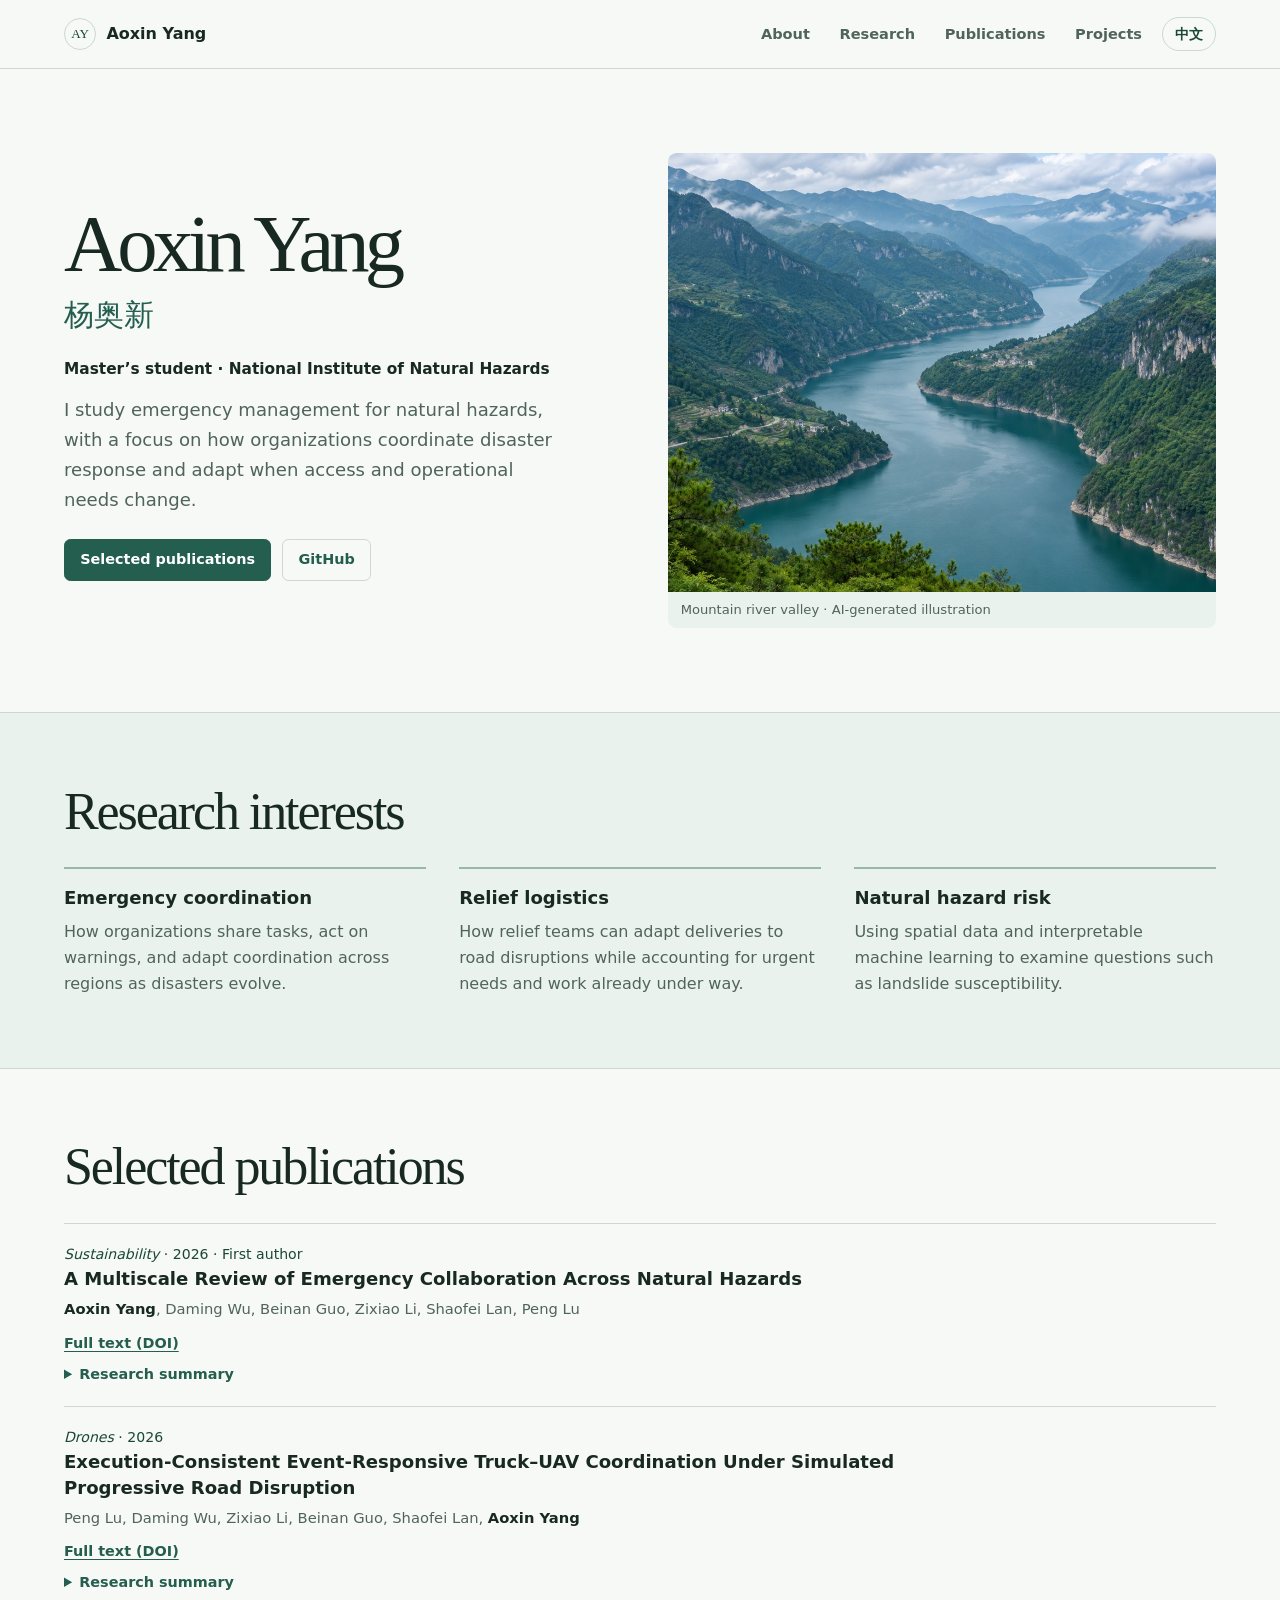
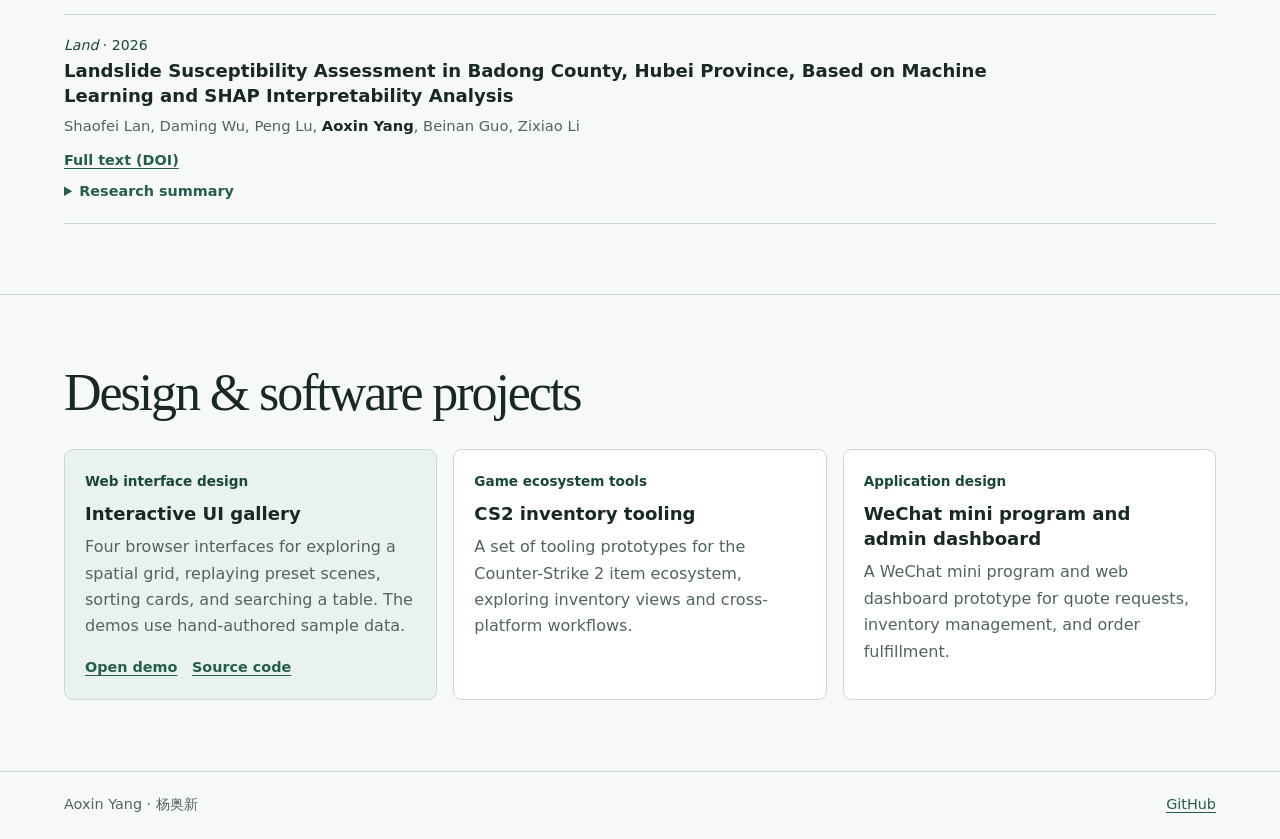
==== index.html @ b052b2bd "Add bilingual academic homepage" ====
<!doctype html>
<html lang="en">
<head>
  <meta charset="utf-8">
  <meta name="viewport" content="width=device-width, initial-scale=1">
  <meta name="theme-color" content="#f7f9f7">
  <meta name="description" content="Aoxin Yang (杨奥新). Research on emergency management and natural hazards, selected publications, and software projects.">
  <title>Aoxin Yang · 杨奥新</title>
  <style>
    :root {
      color-scheme: light;
      --paper: #f7f9f7;
      --ink: #182923;
      --muted: #50645c;
      --green: #235e4e;
      --green-dark: #194738;
      --line: #ccd8d0;
      --wash: #eaf2ed;
      --serif: Georgia, 'Songti SC', 'Noto Serif CJK SC', serif;
      --sans: system-ui, -apple-system, 'PingFang SC', 'Microsoft YaHei', sans-serif;
    }
    *, *::before, *::after { box-sizing: border-box; }
    body { margin: 0; background: var(--paper); color: var(--ink); font: 1rem/1.65 var(--sans); }
    a { color: var(--green); text-underline-offset: .23em; }
    a:hover { color: var(--green-dark); }
    :focus-visible { outline: solid 2px var(--green); outline-offset: 4px; }
    h1, h2, h3, p, figure { margin: 0; }
    h1, h2 { font-family: var(--serif); font-weight: 400; line-height: 1.08; }
    h2 { font-size: clamp(2.1rem, 4.3vw, 3.25rem); letter-spacing: -.04em; }
    h3 { font-size: 1.13rem; line-height: 1.4; font-weight: 650; }
    section[id] { scroll-margin-top: 5.5rem; }
    .wrap { width: min(calc(100% - 3rem), 72rem); margin-inline: auto; }
    .jump { position: absolute; z-index: 10; top: .5rem; left: .5rem; padding: .55rem .8rem; background: white; transform: translateY(-170%); }
    .jump:focus { transform: none; }
    .top { position: sticky; top: 0; z-index: 3; background: var(--paper); border-bottom: 1px solid var(--line); }
    .bar { display: flex; min-height: 4.25rem; align-items: center; justify-content: space-between; gap: 1.25rem; }
    .mark { display: flex; align-items: center; gap: .65rem; color: var(--ink); text-decoration: none; font-weight: 650; white-space: nowrap; }
    .mark span { display: grid; place-items: center; width: 2rem; height: 2rem; border: 1px solid var(--line); border-radius: 50%; color: var(--green-dark); font: .82rem var(--serif); }
    nav { display: flex; align-items: center; gap: clamp(.8rem, 2.6vw, 1.85rem); margin-left: auto; }
    nav a { text-decoration: none; color: var(--muted); font-size: .91rem; font-weight: 600; }
    nav a:hover { text-decoration: underline; }
    .language { background: transparent; border: 1px solid var(--line); border-radius: 999px; color: var(--green-dark); font: 600 .88rem var(--sans); padding: .4rem .75rem; cursor: pointer; white-space: nowrap; }
    .language:hover { background: var(--wash); }
    .hero { display: grid; grid-template-columns: 1fr 1.04fr; align-items: center; gap: clamp(2rem, 6vw, 5.5rem); padding-block: clamp(3rem, 6.6vw, 5.75rem); }
    .hero h1 { font-size: clamp(3.05rem, 6.3vw, 6rem); letter-spacing: -.061em; }
    .other-name { margin-top: .4rem; font: 400 clamp(1.25rem, 2.5vw, 1.9rem) / 1.4 var(--serif); color: var(--green); }
    .affiliation { margin-top: 1.3rem; color: var(--ink); font-size: .96rem; font-weight: 650; }
    .intro { margin-top: .8rem; max-width: 43ch; color: var(--muted); font-size: clamp(1rem, 1.6vw, 1.13rem); }
    .actions { display: flex; align-items: center; flex-wrap: wrap; gap: .7rem; margin-top: 1.5rem; }
    .button { display: inline-flex; align-items: center; min-height: 2.65rem; padding: .53rem .95rem; border: 1px solid var(--green); border-radius: .4rem; color: #fff; background: var(--green); font-size: .9rem; font-weight: 650; text-decoration: none; }
    .button:hover { background: var(--green-dark); color: #fff; }
    .button.light { background: transparent; color: var(--green); border-color: var(--line); }
    .button.light:hover { background: var(--wash); border-color: var(--green); }
    .terrain { overflow: hidden; border-radius: .55rem; background: var(--wash); }
    .terrain img { display: block; aspect-ratio: 5 / 4; width: 100%; height: auto; object-fit: cover; object-position: 55% 48%; }
    .terrain figcaption { padding: .45rem .8rem; color: var(--muted); font-size: .82rem; }
    .band { border-block: 1px solid var(--line); background: var(--wash); }
    .section { padding-block: clamp(2.75rem, 5.5vw, 4.6rem); }
    .section h2 { margin-bottom: 1.7rem; }
    .topics { display: grid; grid-template-columns: repeat(3, minmax(0, 1fr)); gap: 1.4rem 2.1rem; }
    .topics article { border-top: 2px solid #99b8a9; padding-top: 1rem; }
    .topics p, .project p, .paper details p { color: var(--muted); margin-top: .5rem; }
    .paper { padding: 1.2rem 0; border-bottom: 1px solid var(--line); }
    .paper:first-of-type { border-top: 1px solid var(--line); }
    .paper h3 { margin-bottom: .36rem; max-width: 74ch; }
    .paper-meta { color: var(--green-dark); font-size: .88rem; }
    .authors { color: var(--muted); font-size: .92rem; margin-block: .15rem .65rem; }
    .authors strong { color: var(--ink); }
    .paper-actions { display: flex; gap: 1rem; align-items: baseline; font-size: .9rem; }
    .paper-actions a { font-weight: 650; }
    details { margin-top: .45rem; max-width: 82ch; color: var(--green); }
    summary { cursor: pointer; width: fit-content; font-size: .9rem; font-weight: 650; }
    details p { font-size: .95rem; }
    .projects { border-top: 1px solid var(--line); }
    .project-grid { display: grid; grid-template-columns: repeat(3, minmax(0, 1fr)); gap: 1rem; }
    .project { display: flex; flex-direction: column; padding: 1.25rem; background: #fff; border: 1px solid var(--line); border-radius: .55rem; }
    .project.featured { background: var(--wash); }
    .project-type { margin-bottom: .55rem; color: var(--green-dark); font-size: .85rem; font-weight: 650; }
    .project .actions { margin-top: auto; padding-top: 1rem; gap: .55rem .9rem; font-size: .9rem; font-weight: 650; }
    footer { border-top: 1px solid var(--line); }
    .foot { display: flex; justify-content: space-between; gap: 1rem; padding-block: 1.35rem; font-size: .9rem; color: var(--muted); }
    :lang(zh-CN) h1, :lang(zh-CN) h2 { letter-spacing: -.025em; }
    @media (max-width: 780px) {
      .hero { gap: 2.3rem; }
      .topics, .project-grid { grid-template-columns: repeat(2, minmax(0, 1fr)); }
    }
    @media (max-width: 600px) {
      .wrap { width: calc(100% - 2rem); }
      .bar { gap: .55rem; flex-wrap: wrap; padding-top: .6rem; }
      nav { order: 1; width: 100%; margin: 0; gap: .65rem 1.15rem; padding: .2rem 0 .58rem; flex-wrap: wrap; }
      section[id] { scroll-margin-top: 6.5rem; }
      .hero { grid-template-columns: 1fr; }
      .terrain img { aspect-ratio: 16 / 10; }
      .topics, .project-grid { grid-template-columns: 1fr; }
    }
  </style>
</head>
<body>
  <a class="jump" href="#main" data-zh="跳到正文">Skip to content</a>
  <header class="top" id="top">
    <div class="bar wrap">
      <a class="mark" href="#about"><span aria-hidden="true">AY</span> Aoxin Yang</a>
      <nav aria-label="Primary navigation">
        <a href="#about" data-zh="简介">About</a>
        <a href="#research" data-zh="研究">Research</a>
        <a href="#publications" data-zh="论文">Publications</a>
        <a href="#projects" data-zh="作品">Projects</a>
      </nav>
      <button class="language" type="button" lang="zh-CN" hidden>中文</button>
    </div>
  </header>
  <main id="main">
    <section class="hero wrap" id="about" aria-labelledby="name">
      <div>
        <h1 id="name" data-zh="杨奥新">Aoxin Yang</h1>
        <p class="other-name" lang="zh-CN" data-zh="Aoxin Yang">杨奥新</p>
        <p class="affiliation" data-zh="硕士研究生 · 应急管理部国家自然灾害防治研究院">Master’s student · National Institute of Natural Hazards</p>
        <p class="intro" data-zh="我研究自然灾害应急管理，关注不同地区、组织如何分担救灾任务，以及道路中断等变化如何影响救灾行动。">I study emergency management for natural hazards, with a focus on how organizations coordinate disaster response and adapt when access and operational needs change.</p>
        <div class="actions">
          <a class="button" href="#publications" data-zh="代表性论文">Selected publications</a>
          <a class="button light" href="https://github.com/YangAoxin">GitHub</a>
        </div>
      </div>
      <figure class="terrain">
        <img src="terrain.jpg" alt="" width="1200" height="800">
        <figcaption data-zh="山地河谷 · AI 生成的配图">Mountain river valley · AI-generated illustration</figcaption>
      </figure>
    </section>

    <div class="band">
      <section class="section wrap" id="research" aria-labelledby="research-title">
        <h2 id="research-title" data-zh="研究方向">Research interests</h2>
        <div class="topics">
          <article>
            <h3 data-zh="灾害应急协同">Emergency coordination</h3>
            <p data-zh="不同地区和组织如何分担任务、把预警转化为行动，并在灾情变化时调整协作。">How organizations share tasks, act on warnings, and adapt coordination across regions as disasters evolve.</p>
          </article>
          <article>
            <h3 data-zh="救灾物资与配送">Relief logistics</h3>
            <p data-zh="道路受阻时，如何根据任务紧迫性调整配送，并延续已经开始的救援行动。">How relief teams can adapt deliveries to road disruptions while accounting for urgent needs and work already under way.</p>
          </article>
          <article>
            <h3 data-zh="自然灾害风险">Natural hazard risk</h3>
            <p data-zh="运用空间数据和可解释机器学习分析滑坡易发性等自然灾害问题。">Using spatial data and interpretable machine learning to examine questions such as landslide susceptibility.</p>
          </article>
        </div>
      </section>
    </div>

    <section class="section wrap" id="publications" aria-labelledby="publications-title">
      <h2 id="publications-title" data-zh="代表性论文">Selected publications</h2>
      <article class="paper">
        <p class="paper-meta"><i>Sustainability</i> · 2026 · <span data-zh="第一作者">First author</span></p>
        <h3>A Multiscale Review of Emergency Collaboration Across Natural Hazards</h3>
        <p class="authors"><strong>Aoxin Yang</strong>, Daming Wu, Beinan Guo, Zixiao Li, Shaofei Lan, Peng Lu</p>
        <div class="paper-actions"><a href="https://doi.org/10.3390/su18199988" data-zh="期刊全文（DOI）">Full text (DOI)</a></div>
        <details>
          <summary data-zh="论文简介">Research summary</summary>
          <p data-zh="这篇综述从空间、组织、时间和任务四个维度比较不同灾害中的应急协同，讨论预警如何转化为行动，以及响应任务在什么情况下需要重新分配。">This review compares emergency collaboration across spatial, organizational, temporal, and task scales. It examines how responders turn warnings into action and when they need to redistribute work as conditions change.</p>
        </details>
      </article>
      <article class="paper">
        <p class="paper-meta"><i>Drones</i> · 2026</p>
        <h3>Execution-Consistent Event-Responsive Truck–UAV Coordination Under Simulated Progressive Road Disruption</h3>
        <p class="authors">Peng Lu, Daming Wu, Zixiao Li, Beinan Guo, Shaofei Lan, <strong>Aoxin Yang</strong></p>
        <div class="paper-actions"><a href="https://doi.org/10.3390/drones10100778" data-zh="期刊全文（DOI）">Full text (DOI)</a></div>
        <details>
          <summary data-zh="论文简介">Research summary</summary>
          <p data-zh="这项仿真研究考察了道路中断陆续被发现时，如何调整卡车与无人机的协同配送计划，并保障已开始的配送任务继续执行。">This simulation study examines how truck and drone teams can revise relief delivery plans as road blockages become known while preserving service commitments already in progress.</p>
        </details>
      </article>
      <article class="paper">
        <p class="paper-meta"><i>Land</i> · 2026</p>
        <h3>Landslide Susceptibility Assessment in Badong County, Hubei Province, Based on Machine Learning and SHAP Interpretability Analysis</h3>
        <p class="authors">Shaofei Lan, Daming Wu, Peng Lu, <strong>Aoxin Yang</strong>, Beinan Guo, Zixiao Li</p>
        <div class="paper-actions"><a href="https://doi.org/10.3390/land15101972" data-zh="期刊全文（DOI）">Full text (DOI)</a></div>
        <details>
          <summary data-zh="论文简介">Research summary</summary>
          <p data-zh="研究以湖北省巴东县为例，使用机器学习评估滑坡易发性，并用 SHAP 分析不同因素如何影响模型判断。">The study uses machine learning to assess landslide susceptibility in Badong County, Hubei, and SHAP to interpret how different factors contribute to model predictions.</p>
        </details>
      </article>
    </section>

    <div class="projects">
      <section class="section wrap" id="projects" aria-labelledby="projects-title">
        <h2 id="projects-title" data-zh="设计与开发作品">Design &amp; software projects</h2>
        <div class="project-grid">
          <article class="project featured">
            <div class="project-type" data-zh="网页界面设计">Web interface design</div>
            <h3 data-zh="网页交互示例集">Interactive UI gallery</h3>
            <p data-zh="四个可直接操作的网页界面：空间棋盘、预设场景回放、卡片排序与表格搜索。演示采用手工编写的示例数据。">Four browser interfaces for exploring a spatial grid, replaying preset scenes, sorting cards, and searching a table. The demos use hand-authored sample data.</p>
            <div class="actions">
              <a href="https://yangaoxin.github.io/research-models-and-demos/" data-zh="打开演示">Open demo</a>
              <a href="https://github.com/YangAoxin/research-models-and-demos" data-zh="查看源码">Source code</a>
            </div>
          </article>
          <article class="project">
            <div class="project-type" data-zh="游戏生态工具">Game ecosystem tools</div>
            <h3 data-zh="CS2 饰品管理工具">CS2 inventory tooling</h3>
            <p data-zh="围绕 Counter-Strike 2 饰品管理做的一组工具原型，探索库存视图和不同平台之间的操作流程。">A set of tooling prototypes for the Counter-Strike 2 item ecosystem, exploring inventory views and cross-platform workflows.</p>
          </article>
          <article class="project">
            <div class="project-type" data-zh="应用界面设计">Application design</div>
            <h3 data-zh="微信小程序与管理后台">WeChat mini program and admin dashboard</h3>
            <p data-zh="结合微信小程序与 Web 管理后台，探索询价、库存管理和订单履约流程。">A WeChat mini program and web dashboard prototype for quote requests, inventory management, and order fulfillment.</p>
          </article>
        </div>
      </section>
    </div>
  </main>
  <footer>
    <div class="foot wrap">
      <span>Aoxin Yang · <span lang="zh-CN">杨奥新</span></span>
      <a href="https://github.com/YangAoxin">GitHub</a>
    </div>
  </footer>
  <script>
    const switcher = document.querySelector('.language');
    const translations = [...document.querySelectorAll('[data-zh]')].map(element => ({
      element,
      en: element.textContent,
      zh: element.dataset.zh,
    }));
    let useChinese = false;
    switcher.hidden = false;
    switcher.addEventListener('click', () => {
      useChinese = !useChinese;
      document.documentElement.lang = useChinese ? 'zh-CN' : 'en';
      document.querySelector('nav').setAttribute('aria-label', useChinese ? '站点导航' : 'Primary navigation');
      document.querySelector('.other-name').lang = useChinese ? 'en' : 'zh-CN';
      for (const { element, en, zh } of translations) {
        element.textContent = useChinese ? zh : en;
      }
      switcher.textContent = useChinese ? 'English' : '中文';
      switcher.lang = useChinese ? 'en' : 'zh-CN';
    });
  </script>
</body>
</html>
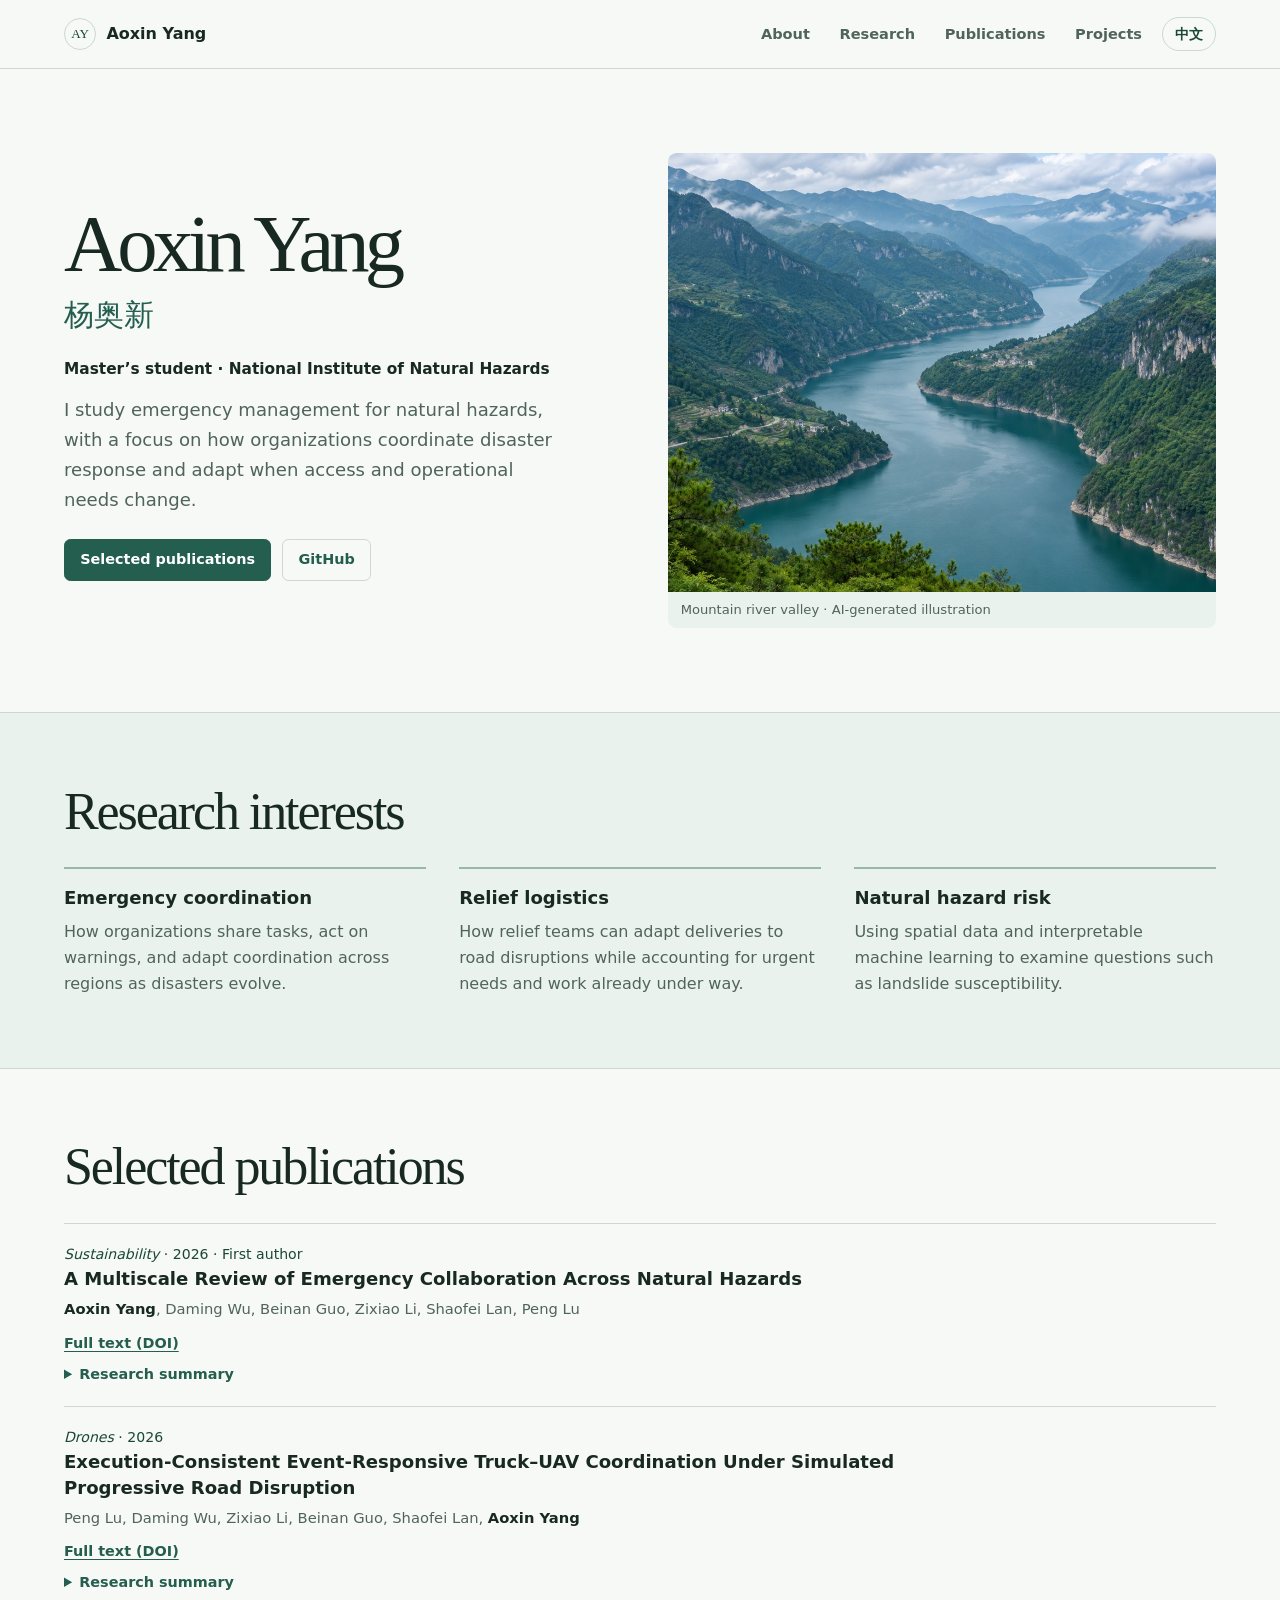
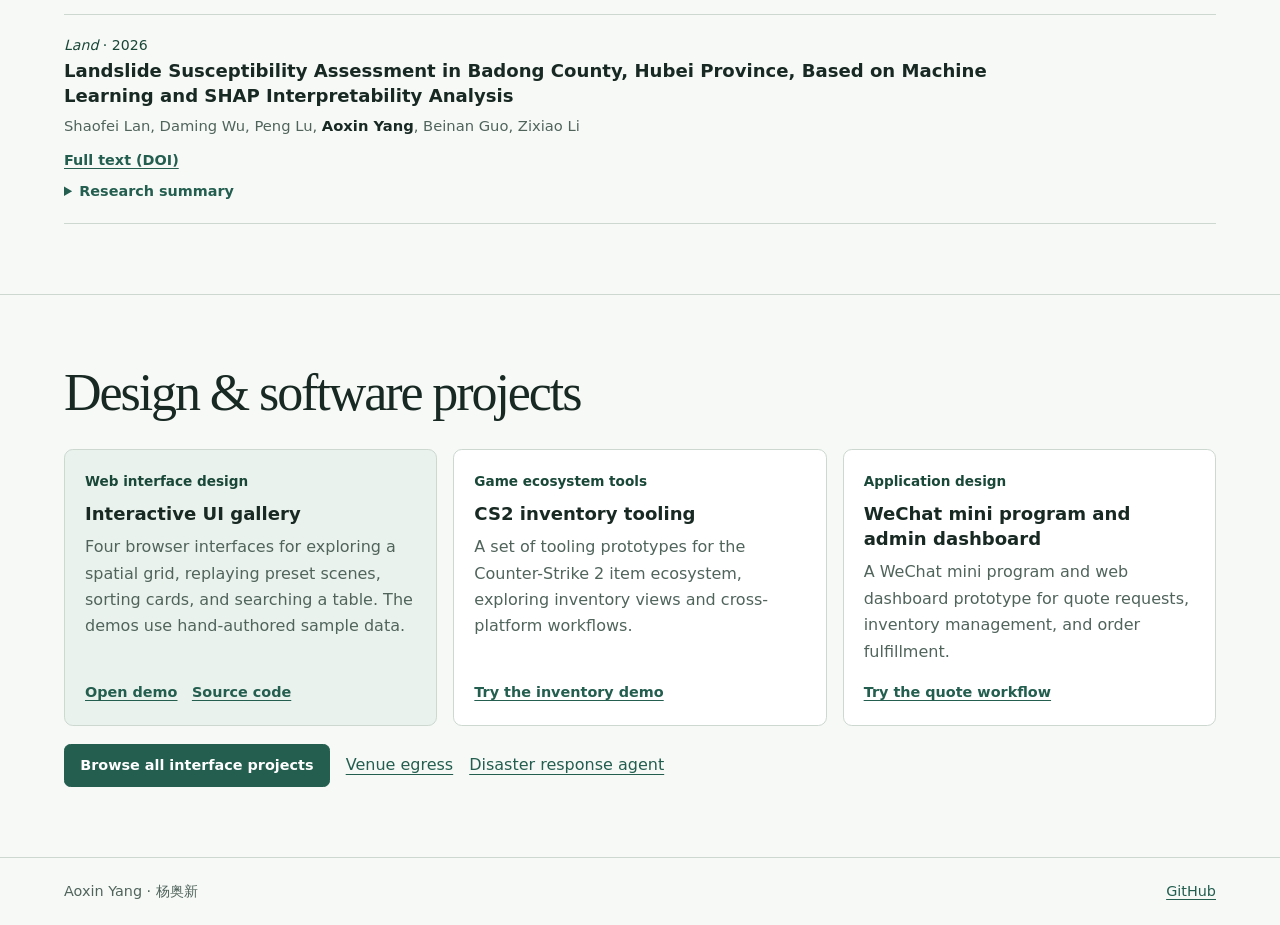
==== commit 5cb7e32e: "Add polished bilingual interface portfolio" ====
--- a/index.html
+++ b/index.html
@@ -77,6 +77,7 @@
     .project.featured { background: var(--wash); }
     .project-type { margin-bottom: .55rem; color: var(--green-dark); font-size: .85rem; font-weight: 650; }
     .project .actions { margin-top: auto; padding-top: 1rem; gap: .55rem .9rem; font-size: .9rem; font-weight: 650; }
+    .project-footer { margin-top: 1.15rem; gap: .6rem 1rem; }
     footer { border-top: 1px solid var(--line); }
     .foot { display: flex; justify-content: space-between; gap: 1rem; padding-block: 1.35rem; font-size: .9rem; color: var(--muted); }
     :lang(zh-CN) h1, :lang(zh-CN) h2 { letter-spacing: -.025em; }
@@ -198,12 +199,19 @@
             <div class="project-type" data-zh="游戏生态工具">Game ecosystem tools</div>
             <h3 data-zh="CS2 饰品管理工具">CS2 inventory tooling</h3>
             <p data-zh="围绕 Counter-Strike 2 饰品管理做的一组工具原型，探索库存视图和不同平台之间的操作流程。">A set of tooling prototypes for the Counter-Strike 2 item ecosystem, exploring inventory views and cross-platform workflows.</p>
+            <div class="actions"><a href="projects.html#cs2" data-project="cs2" data-zh="体验饰品管理界面">Try the inventory demo</a></div>
           </article>
           <article class="project">
             <div class="project-type" data-zh="应用界面设计">Application design</div>
             <h3 data-zh="微信小程序与管理后台">WeChat mini program and admin dashboard</h3>
             <p data-zh="结合微信小程序与 Web 管理后台，探索询价、库存管理和订单履约流程。">A WeChat mini program and web dashboard prototype for quote requests, inventory management, and order fulfillment.</p>
-          </article>
+            <div class="actions"><a href="projects.html#wechat" data-project="wechat" data-zh="体验询价与管理后台">Try the quote workflow</a></div>
+          </article>
+        </div>
+        <div class="actions project-footer">
+          <a class="button" href="projects.html" data-project="" data-zh="浏览全部界面作品">Browse all interface projects</a>
+          <a href="projects.html#venue-egress" data-project="venue-egress" data-zh="场馆散场与接驳">Venue egress</a>
+          <a href="projects.html#response-agent" data-project="response-agent" data-zh="灾害应对智能体">Disaster response agent</a>
         </div>
       </section>
     </div>
@@ -221,18 +229,28 @@
       en: element.textContent,
       zh: element.dataset.zh,
     }));
-    let useChinese = false;
+    let useChinese = new URL(location.href).searchParams.get('lang') === 'zh';
     switcher.hidden = false;
-    switcher.addEventListener('click', () => {
-      useChinese = !useChinese;
+    function renderLanguage() {
       document.documentElement.lang = useChinese ? 'zh-CN' : 'en';
       document.querySelector('nav').setAttribute('aria-label', useChinese ? '站点导航' : 'Primary navigation');
       document.querySelector('.other-name').lang = useChinese ? 'en' : 'zh-CN';
       for (const { element, en, zh } of translations) {
         element.textContent = useChinese ? zh : en;
       }
+      for (const link of document.querySelectorAll('[data-project]')) {
+        const destination = new URL(link.getAttribute('href'), location.href);
+        if (useChinese) destination.searchParams.set('lang', 'zh');
+        else destination.searchParams.delete('lang');
+        link.href = destination.href;
+      }
       switcher.textContent = useChinese ? 'English' : '中文';
       switcher.lang = useChinese ? 'en' : 'zh-CN';
+    }
+    renderLanguage();
+    switcher.addEventListener('click', () => {
+      useChinese = !useChinese;
+      renderLanguage();
     });
   </script>
 </body>
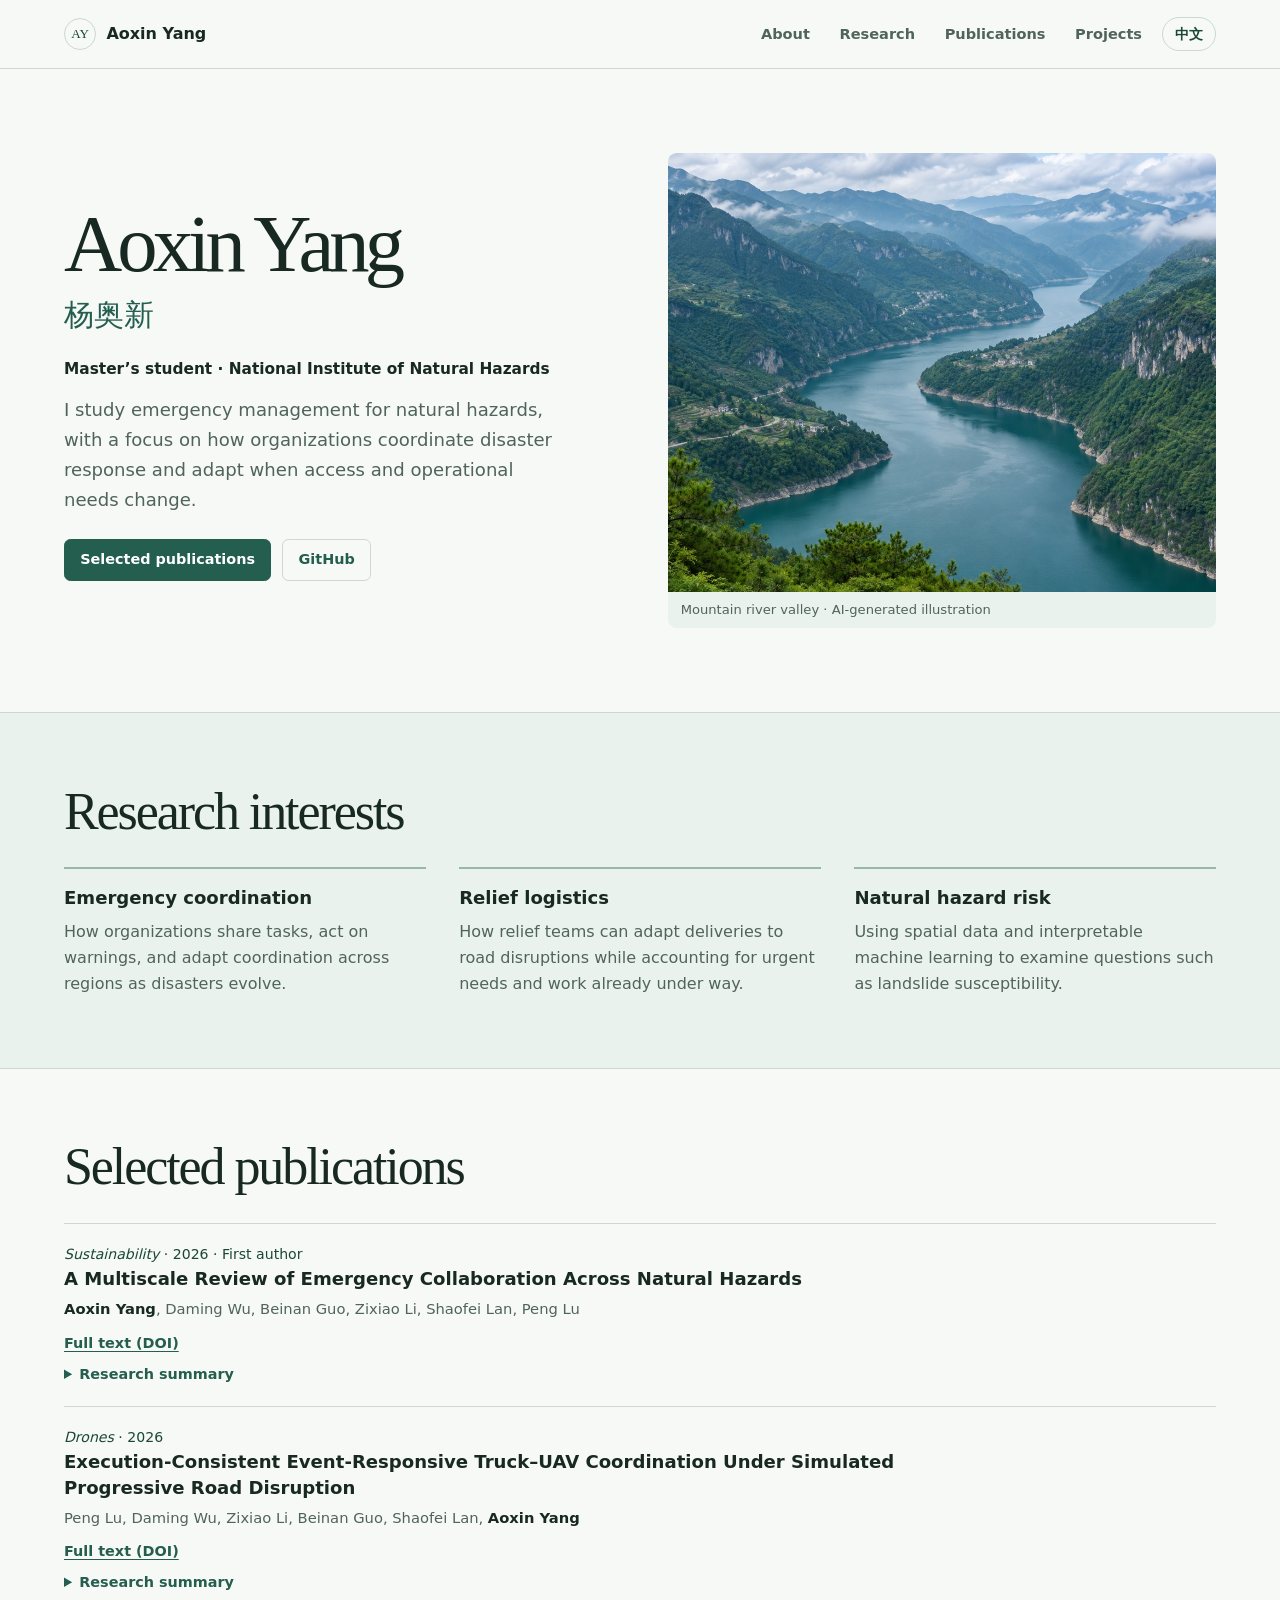
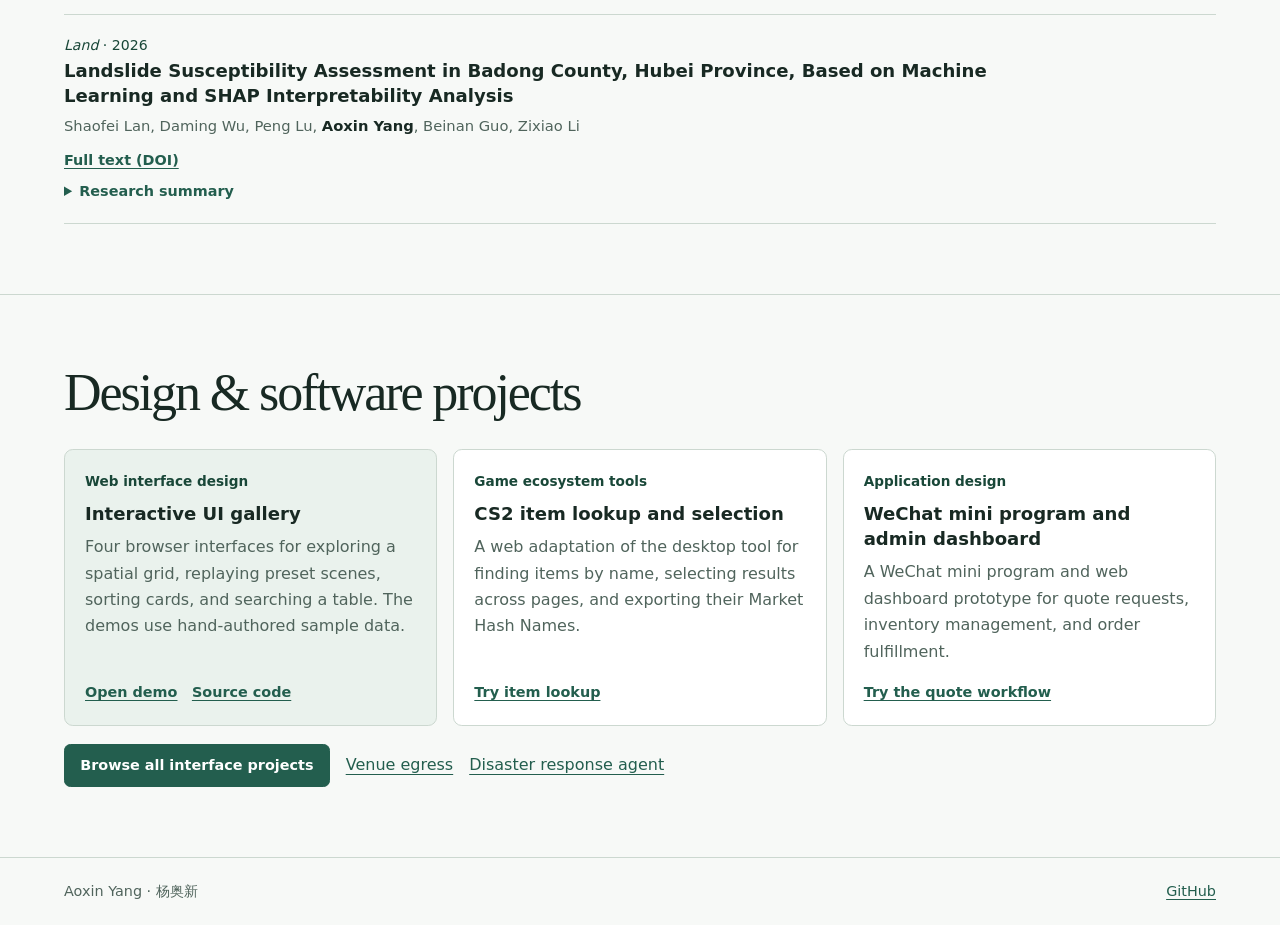
==== commit 08982814: "Restore CS2 item lookup and refine demo controls" ====
--- a/index.html
+++ b/index.html
@@ -197,9 +197,9 @@
           </article>
           <article class="project">
             <div class="project-type" data-zh="游戏生态工具">Game ecosystem tools</div>
-            <h3 data-zh="CS2 饰品管理工具">CS2 inventory tooling</h3>
-            <p data-zh="围绕 Counter-Strike 2 饰品管理做的一组工具原型，探索库存视图和不同平台之间的操作流程。">A set of tooling prototypes for the Counter-Strike 2 item ecosystem, exploring inventory views and cross-platform workflows.</p>
-            <div class="actions"><a href="projects.html#cs2" data-project="cs2" data-zh="体验饰品管理界面">Try the inventory demo</a></div>
+            <h3 data-zh="CS2 饰品查询与选择">CS2 item lookup and selection</h3>
+            <p data-zh="由原桌面工具改编，可按中文名或 Market Hash Name 搜索饰品、分页勾选并导出清单。">A web adaptation of the desktop tool for finding items by name, selecting results across pages, and exporting their Market Hash Names.</p>
+            <div class="actions"><a href="projects.html#cs2" data-project="cs2" data-zh="体验饰品查询">Try item lookup</a></div>
           </article>
           <article class="project">
             <div class="project-type" data-zh="应用界面设计">Application design</div>
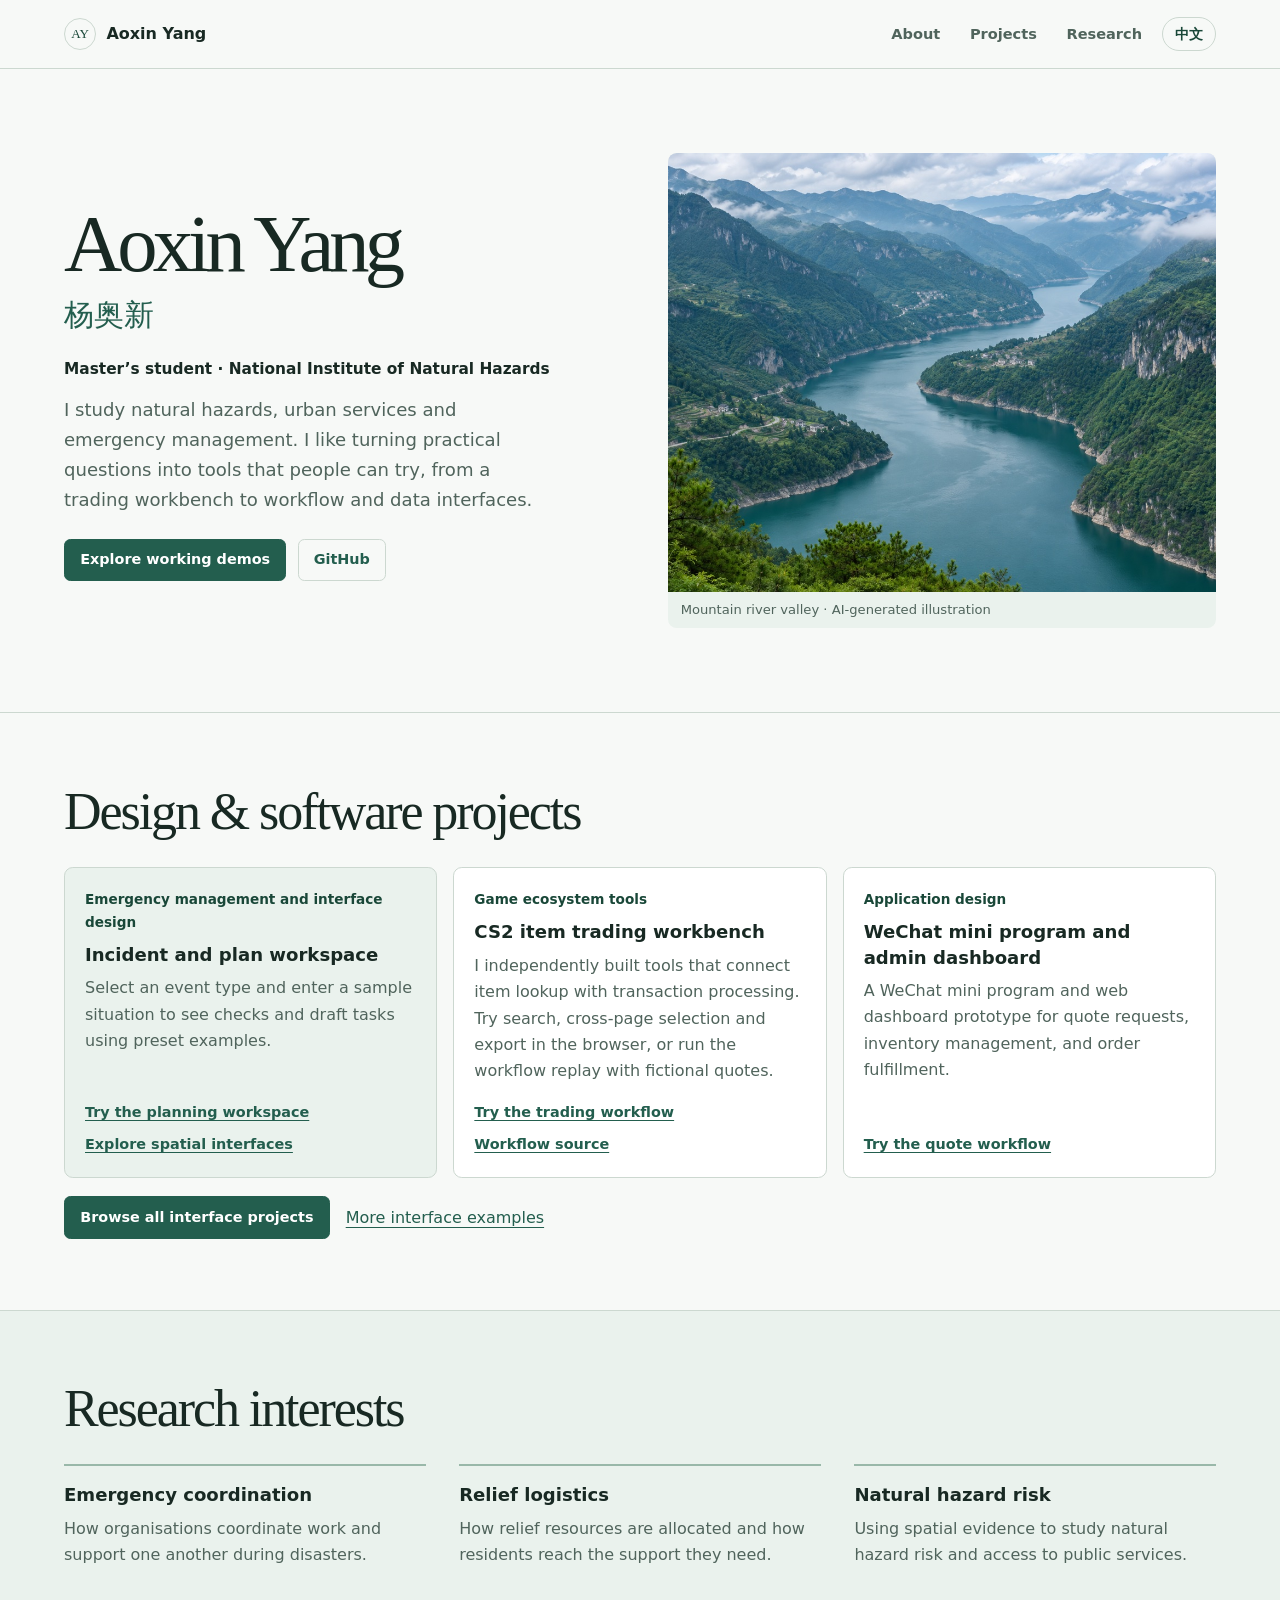
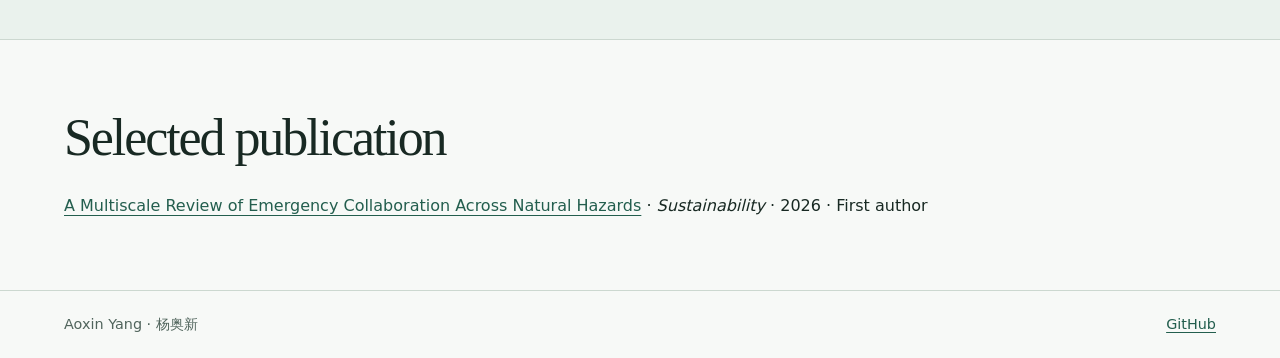
==== commit d6b09fe2: "Refresh interactive project showcase" ====
--- a/index.html
+++ b/index.html
@@ -4,7 +4,7 @@
   <meta charset="utf-8">
   <meta name="viewport" content="width=device-width, initial-scale=1">
   <meta name="theme-color" content="#f7f9f7">
-  <meta name="description" content="Aoxin Yang (杨奥新). Research on emergency management and natural hazards, selected publications, and software projects.">
+  <meta name="description" content="Aoxin Yang (杨奥新). Software projects, spatial analysis and emergency management.">
   <title>Aoxin Yang · 杨奥新</title>
   <style>
     :root {
@@ -103,9 +103,8 @@
       <a class="mark" href="#about"><span aria-hidden="true">AY</span> Aoxin Yang</a>
       <nav aria-label="Primary navigation">
         <a href="#about" data-zh="简介">About</a>
-        <a href="#research" data-zh="研究">Research</a>
-        <a href="#publications" data-zh="论文">Publications</a>
         <a href="#projects" data-zh="作品">Projects</a>
+        <a href="#research" data-zh="研究兴趣">Research</a>
       </nav>
       <button class="language" type="button" lang="zh-CN" hidden>中文</button>
     </div>
@@ -116,9 +115,9 @@
         <h1 id="name" data-zh="杨奥新">Aoxin Yang</h1>
         <p class="other-name" lang="zh-CN" data-zh="Aoxin Yang">杨奥新</p>
         <p class="affiliation" data-zh="硕士研究生 · 应急管理部国家自然灾害防治研究院">Master’s student · National Institute of Natural Hazards</p>
-        <p class="intro" data-zh="我研究自然灾害应急管理，关注不同地区、组织如何分担救灾任务，以及道路中断等变化如何影响救灾行动。">I study emergency management for natural hazards, with a focus on how organizations coordinate disaster response and adapt when access and operational needs change.</p>
+        <p class="intro" data-zh="我关注自然灾害、城市公共服务和应急管理，也喜欢把工作里的实际问题做成可以试用的工具。这里展示我做过的交易工作台、应用流程和交互界面。">I study natural hazards, urban services and emergency management. I like turning practical questions into tools that people can try, from a trading workbench to workflow and data interfaces.</p>
         <div class="actions">
-          <a class="button" href="#publications" data-zh="代表性论文">Selected publications</a>
+          <a class="button" href="#projects" data-zh="查看可运行作品">Explore working demos</a>
           <a class="button light" href="https://github.com/YangAoxin">GitHub</a>
         </div>
       </div>
@@ -128,93 +127,65 @@
       </figure>
     </section>
 
+    <div class="projects">
+      <section class="section wrap" id="projects" aria-labelledby="projects-title">
+        <h2 id="projects-title" data-zh="设计与开发作品">Design &amp; software projects</h2>
+        <div class="project-grid">
+          <article class="project featured">
+            <div class="project-type" data-zh="应急管理与交互设计">Emergency management and interface design</div>
+            <h3 data-zh="灾情与预案工作台">Incident and plan workspace</h3>
+            <p data-zh="选择灾害类型并填写示例情况，查看待核实事项和任务草稿。演示使用预设情景和条目。">Select an event type and enter a sample situation to see checks and draft tasks using preset examples.</p>
+            <div class="actions">
+              <a href="projects.html#plan-workspace" data-project="plan-workspace" data-zh="体验预案工作台">Try the planning workspace</a>
+              <a href="projects.html#urban" data-project="urban" data-zh="体验空间交互">Explore spatial interfaces</a>
+            </div>
+          </article>
+          <article class="project">
+            <div class="project-type" data-zh="游戏生态工具">Game ecosystem tools</div>
+            <h3 data-zh="CS2 饰品交易工作台">CS2 item trading workbench</h3>
+            <p data-zh="我独立开发了从饰品查询到交易处理的一套工具。网页演示提供搜索、跨页勾选和清单导出，开源示例用虚构报价回放交易流程。">I independently built tools that connect item lookup with transaction processing. Try search, cross-page selection and export in the browser, or run the workflow replay with fictional quotes.</p>
+            <div class="actions">
+              <a href="projects.html#cs2" data-project="cs2" data-zh="体验选品与上架">Try the trading workflow</a>
+              <a href="https://github.com/YangAoxin/cs2-market-workbench" data-zh="查看工作流源码">Workflow source</a>
+            </div>
+          </article>
+          <article class="project">
+            <div class="project-type" data-zh="应用界面设计">Application design</div>
+            <h3 data-zh="微信小程序与管理后台">WeChat mini program and admin dashboard</h3>
+            <p data-zh="结合微信小程序与 Web 管理后台，探索询价、库存管理和订单履约流程。">A WeChat mini program and web dashboard prototype for quote requests, inventory management, and order fulfillment.</p>
+            <div class="actions"><a href="projects.html#wechat" data-project="wechat" data-zh="体验询价与管理后台">Try the quote workflow</a></div>
+          </article>
+        </div>
+        <div class="actions project-footer">
+          <a class="button" href="projects.html" data-project="" data-zh="浏览全部界面作品">Browse all interface projects</a>
+          <a href="https://yangaoxin.github.io/research-models-and-demos/" data-zh="打开更多界面示例">More interface examples</a>
+        </div>
+      </section>
+    </div>
     <div class="band">
       <section class="section wrap" id="research" aria-labelledby="research-title">
         <h2 id="research-title" data-zh="研究方向">Research interests</h2>
         <div class="topics">
           <article>
             <h3 data-zh="灾害应急协同">Emergency coordination</h3>
-            <p data-zh="不同地区和组织如何分担任务、把预警转化为行动，并在灾情变化时调整协作。">How organizations share tasks, act on warnings, and adapt coordination across regions as disasters evolve.</p>
+            <p data-zh="不同地区和组织怎样协同开展灾害应对。">How organisations coordinate work and support one another during disasters.</p>
           </article>
           <article>
             <h3 data-zh="救灾物资与配送">Relief logistics</h3>
-            <p data-zh="道路受阻时，如何根据任务紧迫性调整配送，并延续已经开始的救援行动。">How relief teams can adapt deliveries to road disruptions while accounting for urgent needs and work already under way.</p>
+            <p data-zh="救灾资源怎样配置，居民如何获得需要的支持。">How relief resources are allocated and how residents reach the support they need.</p>
           </article>
           <article>
             <h3 data-zh="自然灾害风险">Natural hazard risk</h3>
-            <p data-zh="运用空间数据和可解释机器学习分析滑坡易发性等自然灾害问题。">Using spatial data and interpretable machine learning to examine questions such as landslide susceptibility.</p>
+            <p data-zh="用空间资料理解自然灾害风险与公共服务。">Using spatial evidence to study natural hazard risk and access to public services.</p>
           </article>
         </div>
       </section>
     </div>
 
     <section class="section wrap" id="publications" aria-labelledby="publications-title">
-      <h2 id="publications-title" data-zh="代表性论文">Selected publications</h2>
-      <article class="paper">
-        <p class="paper-meta"><i>Sustainability</i> · 2026 · <span data-zh="第一作者">First author</span></p>
-        <h3>A Multiscale Review of Emergency Collaboration Across Natural Hazards</h3>
-        <p class="authors"><strong>Aoxin Yang</strong>, Daming Wu, Beinan Guo, Zixiao Li, Shaofei Lan, Peng Lu</p>
-        <div class="paper-actions"><a href="https://doi.org/10.3390/su18199988" data-zh="期刊全文（DOI）">Full text (DOI)</a></div>
-        <details>
-          <summary data-zh="论文简介">Research summary</summary>
-          <p data-zh="这篇综述从空间、组织、时间和任务四个维度比较不同灾害中的应急协同，讨论预警如何转化为行动，以及响应任务在什么情况下需要重新分配。">This review compares emergency collaboration across spatial, organizational, temporal, and task scales. It examines how responders turn warnings into action and when they need to redistribute work as conditions change.</p>
-        </details>
-      </article>
-      <article class="paper">
-        <p class="paper-meta"><i>Drones</i> · 2026</p>
-        <h3>Execution-Consistent Event-Responsive Truck–UAV Coordination Under Simulated Progressive Road Disruption</h3>
-        <p class="authors">Peng Lu, Daming Wu, Zixiao Li, Beinan Guo, Shaofei Lan, <strong>Aoxin Yang</strong></p>
-        <div class="paper-actions"><a href="https://doi.org/10.3390/drones10100778" data-zh="期刊全文（DOI）">Full text (DOI)</a></div>
-        <details>
-          <summary data-zh="论文简介">Research summary</summary>
-          <p data-zh="这项仿真研究考察了道路中断陆续被发现时，如何调整卡车与无人机的协同配送计划，并保障已开始的配送任务继续执行。">This simulation study examines how truck and drone teams can revise relief delivery plans as road blockages become known while preserving service commitments already in progress.</p>
-        </details>
-      </article>
-      <article class="paper">
-        <p class="paper-meta"><i>Land</i> · 2026</p>
-        <h3>Landslide Susceptibility Assessment in Badong County, Hubei Province, Based on Machine Learning and SHAP Interpretability Analysis</h3>
-        <p class="authors">Shaofei Lan, Daming Wu, Peng Lu, <strong>Aoxin Yang</strong>, Beinan Guo, Zixiao Li</p>
-        <div class="paper-actions"><a href="https://doi.org/10.3390/land15101972" data-zh="期刊全文（DOI）">Full text (DOI)</a></div>
-        <details>
-          <summary data-zh="论文简介">Research summary</summary>
-          <p data-zh="研究以湖北省巴东县为例，使用机器学习评估滑坡易发性，并用 SHAP 分析不同因素如何影响模型判断。">The study uses machine learning to assess landslide susceptibility in Badong County, Hubei, and SHAP to interpret how different factors contribute to model predictions.</p>
-        </details>
-      </article>
+      <h2 id="publications-title" data-zh="代表性发表">Selected publication</h2>
+      <p><a href="https://doi.org/10.3390/su18199988">A Multiscale Review of Emergency Collaboration Across Natural Hazards</a> · <i>Sustainability</i> · 2026 · <span data-zh="第一作者">First author</span></p>
     </section>
-
-    <div class="projects">
-      <section class="section wrap" id="projects" aria-labelledby="projects-title">
-        <h2 id="projects-title" data-zh="设计与开发作品">Design &amp; software projects</h2>
-        <div class="project-grid">
-          <article class="project featured">
-            <div class="project-type" data-zh="网页界面设计">Web interface design</div>
-            <h3 data-zh="网页交互示例集">Interactive UI gallery</h3>
-            <p data-zh="四个可直接操作的网页界面：空间棋盘、预设场景回放、卡片排序与表格搜索。演示采用手工编写的示例数据。">Four browser interfaces for exploring a spatial grid, replaying preset scenes, sorting cards, and searching a table. The demos use hand-authored sample data.</p>
-            <div class="actions">
-              <a href="https://yangaoxin.github.io/research-models-and-demos/" data-zh="打开演示">Open demo</a>
-              <a href="https://github.com/YangAoxin/research-models-and-demos" data-zh="查看源码">Source code</a>
-            </div>
-          </article>
-          <article class="project">
-            <div class="project-type" data-zh="游戏生态工具">Game ecosystem tools</div>
-            <h3 data-zh="CS2 饰品查询与选择">CS2 item lookup and selection</h3>
-            <p data-zh="由原桌面工具改编，可按中文名或 Market Hash Name 搜索饰品、分页勾选并导出清单。">A web adaptation of the desktop tool for finding items by name, selecting results across pages, and exporting their Market Hash Names.</p>
-            <div class="actions"><a href="projects.html#cs2" data-project="cs2" data-zh="体验饰品查询">Try item lookup</a></div>
-          </article>
-          <article class="project">
-            <div class="project-type" data-zh="应用界面设计">Application design</div>
-            <h3 data-zh="微信小程序与管理后台">WeChat mini program and admin dashboard</h3>
-            <p data-zh="结合微信小程序与 Web 管理后台，探索询价、库存管理和订单履约流程。">A WeChat mini program and web dashboard prototype for quote requests, inventory management, and order fulfillment.</p>
-            <div class="actions"><a href="projects.html#wechat" data-project="wechat" data-zh="体验询价与管理后台">Try the quote workflow</a></div>
-          </article>
-        </div>
-        <div class="actions project-footer">
-          <a class="button" href="projects.html" data-project="" data-zh="浏览全部界面作品">Browse all interface projects</a>
-          <a href="projects.html#venue-egress" data-project="venue-egress" data-zh="场馆散场与接驳">Venue egress</a>
-          <a href="projects.html#response-agent" data-project="response-agent" data-zh="灾害应对智能体">Disaster response agent</a>
-        </div>
-      </section>
-    </div>
   </main>
   <footer>
     <div class="foot wrap">
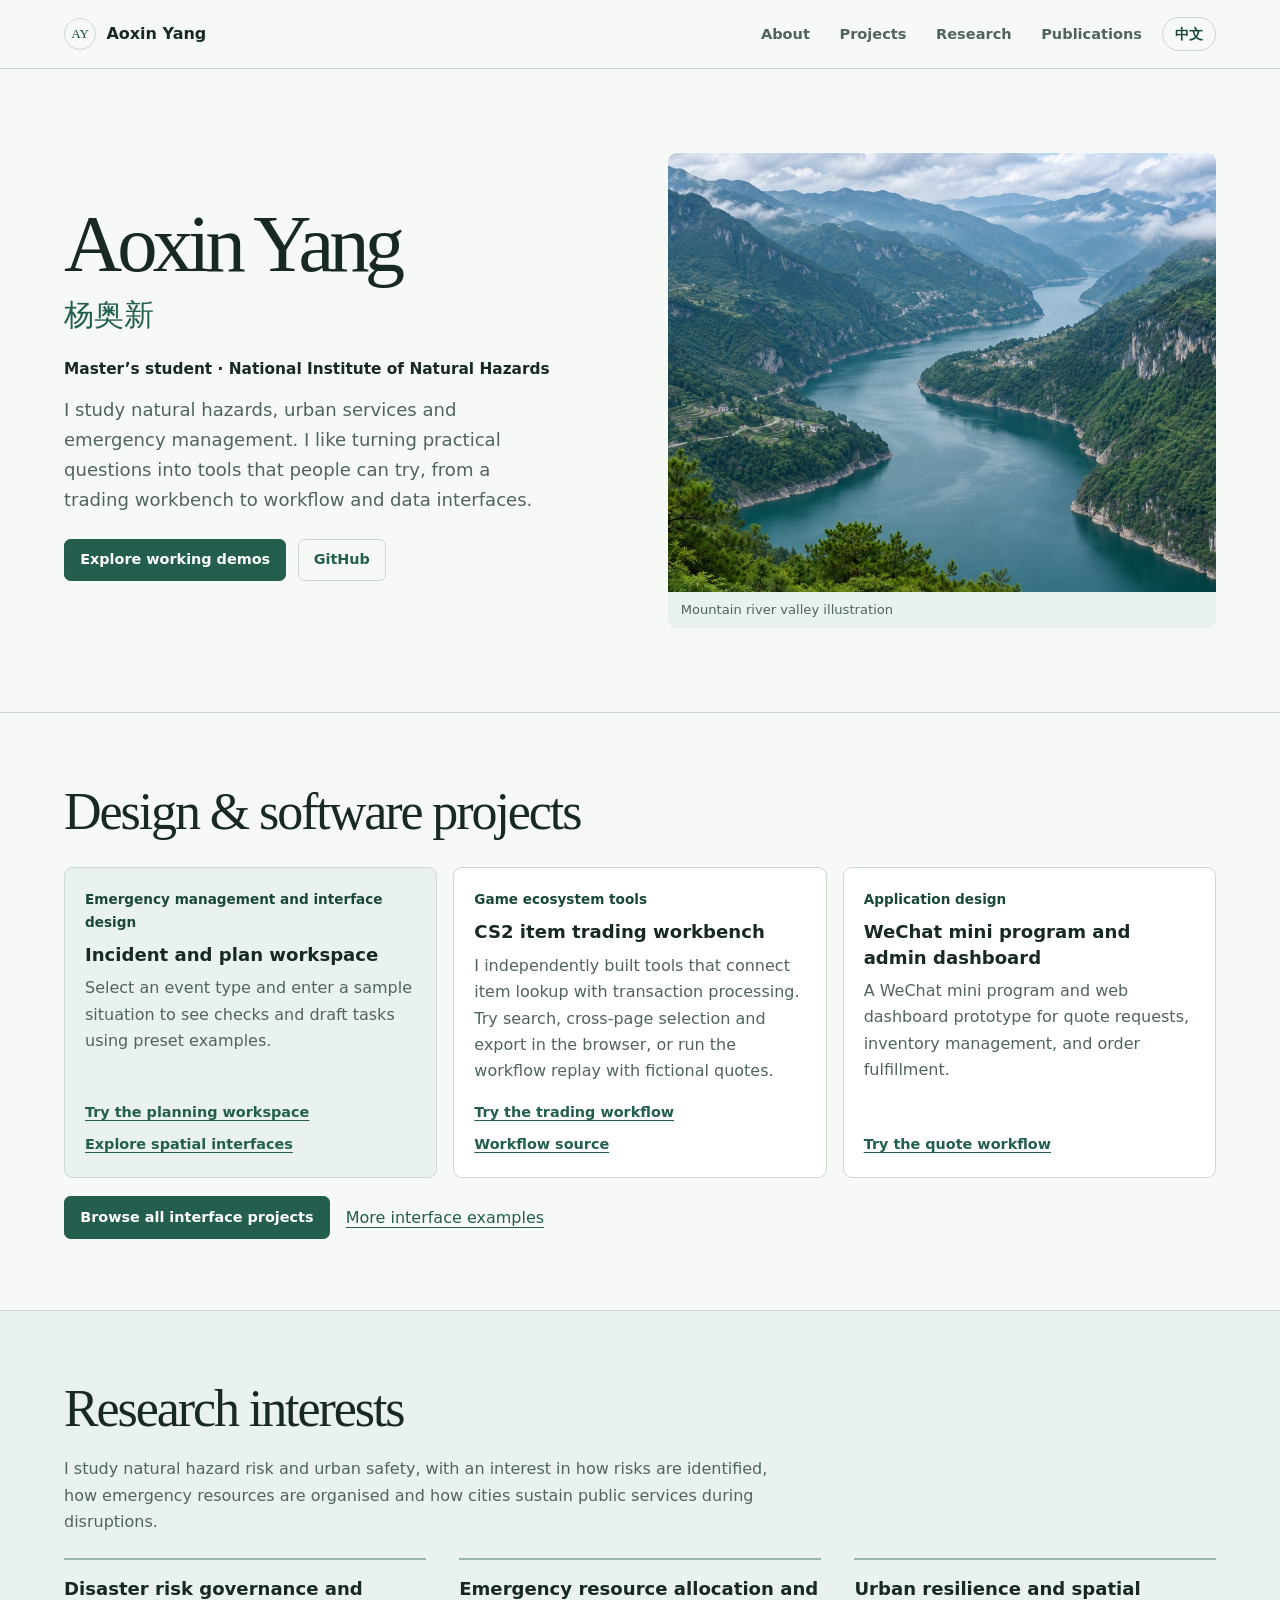
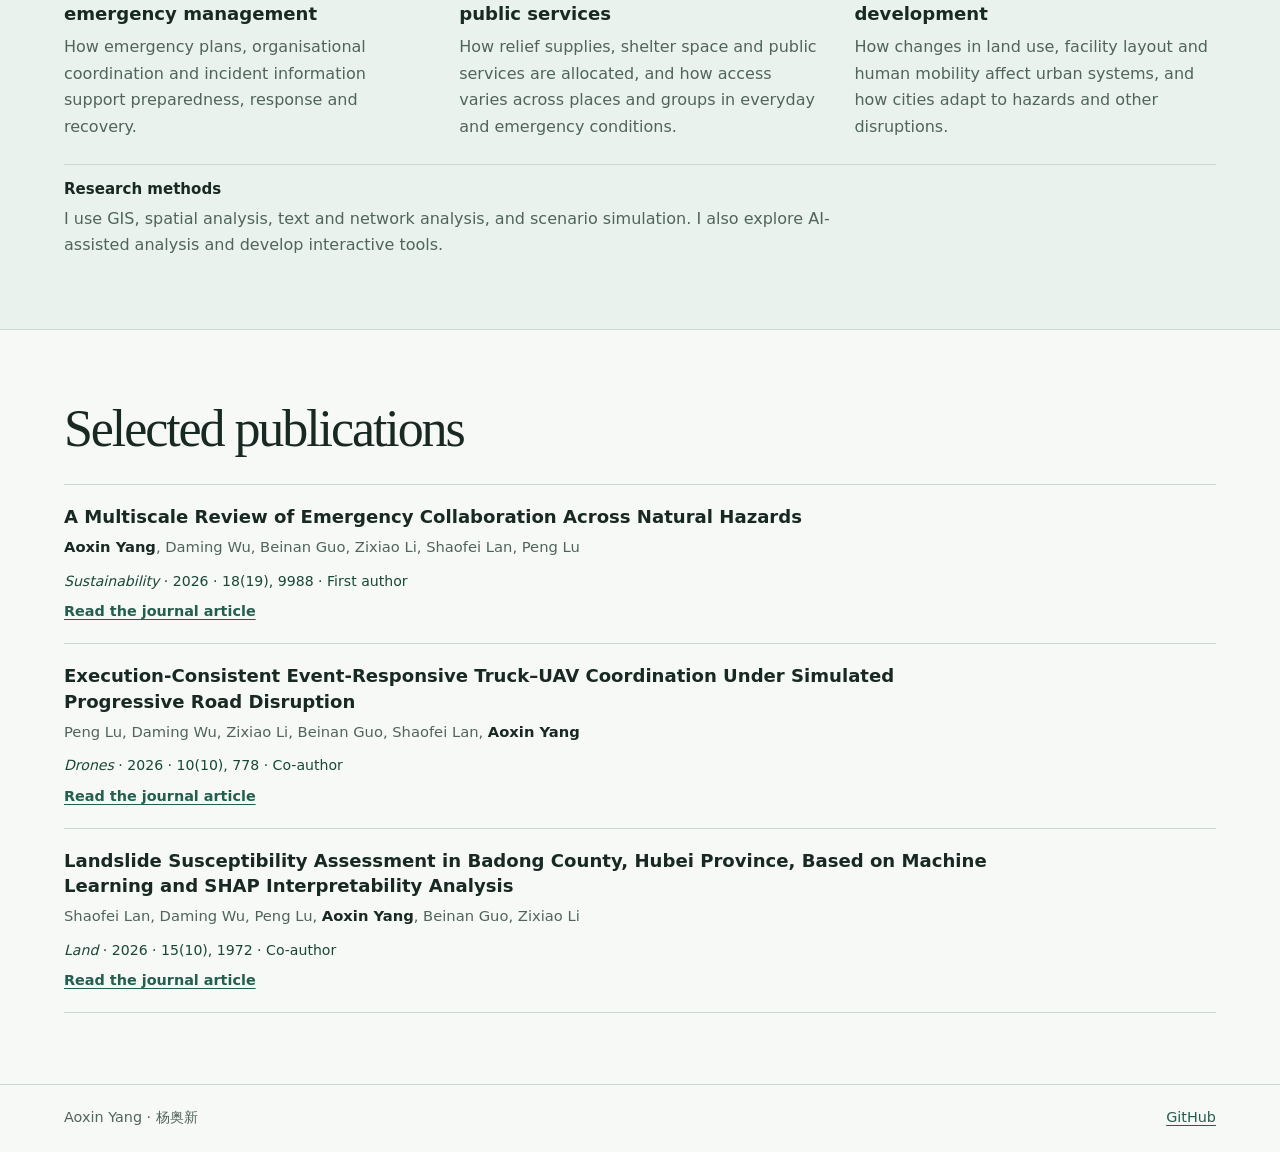
==== commit c6822218: "Update research interests and selected publications" ====
--- a/index.html
+++ b/index.html
@@ -59,11 +59,17 @@
     .section h2 { margin-bottom: 1.7rem; }
     .topics { display: grid; grid-template-columns: repeat(3, minmax(0, 1fr)); gap: 1.4rem 2.1rem; }
     .topics article { border-top: 2px solid #99b8a9; padding-top: 1rem; }
+    .research-intro { margin: -.5rem 0 1.4rem; max-width: 70ch; color: var(--muted); }
+    .research-methods { border-top: 1px solid var(--line); margin-top: 1.5rem; padding-top: .9rem; }
+    .research-methods h3 { font-size: .94rem; margin-bottom: .35rem; }
+    .research-methods p { color: var(--muted); max-width: 79ch; }
     .topics p, .project p, .paper details p { color: var(--muted); margin-top: .5rem; }
     .paper { padding: 1.2rem 0; border-bottom: 1px solid var(--line); }
     .paper:first-of-type { border-top: 1px solid var(--line); }
     .paper h3 { margin-bottom: .36rem; max-width: 74ch; }
     .paper-meta { color: var(--green-dark); font-size: .88rem; }
+    .paper .paper-actions { margin-top: .45rem; }
+    .paper-title, .authors { overflow-wrap: anywhere; }
     .authors { color: var(--muted); font-size: .92rem; margin-block: .15rem .65rem; }
     .authors strong { color: var(--ink); }
     .paper-actions { display: flex; gap: 1rem; align-items: baseline; font-size: .9rem; }
@@ -104,7 +110,8 @@
       <nav aria-label="Primary navigation">
         <a href="#about" data-zh="简介">About</a>
         <a href="#projects" data-zh="作品">Projects</a>
-        <a href="#research" data-zh="研究兴趣">Research</a>
+        <a href="#research" data-zh="研究方向">Research</a>
+        <a href="#publications" data-zh="发表">Publications</a>
       </nav>
       <button class="language" type="button" lang="zh-CN" hidden>中文</button>
     </div>
@@ -123,7 +130,7 @@
       </div>
       <figure class="terrain">
         <img src="terrain.jpg" alt="" width="1200" height="800">
-        <figcaption data-zh="山地河谷 · AI 生成的配图">Mountain river valley · AI-generated illustration</figcaption>
+        <figcaption data-zh="山地河谷示意">Mountain river valley illustration</figcaption>
       </figure>
     </section>
 
@@ -165,26 +172,48 @@
     <div class="band">
       <section class="section wrap" id="research" aria-labelledby="research-title">
         <h2 id="research-title" data-zh="研究方向">Research interests</h2>
+        <p class="research-intro" data-zh="我关注自然灾害防治与城市安全，尤其是风险如何被识别、应急资源怎样组织，以及城市如何在受扰动时维持公共服务。">I study natural hazard risk and urban safety, with an interest in how risks are identified, how emergency resources are organised and how cities sustain public services during disruptions.</p>
         <div class="topics">
           <article>
-            <h3 data-zh="灾害应急协同">Emergency coordination</h3>
-            <p data-zh="不同地区和组织怎样协同开展灾害应对。">How organisations coordinate work and support one another during disasters.</p>
+            <h3 data-zh="灾害风险治理与应急管理">Disaster risk governance and emergency management</h3>
+            <p data-zh="关注灾前准备、灾时响应与灾后恢复中，应急预案、组织协作和灾情信息如何衔接。">How emergency plans, organisational coordination and incident information support preparedness, response and recovery.</p>
           </article>
           <article>
-            <h3 data-zh="救灾物资与配送">Relief logistics</h3>
-            <p data-zh="救灾资源怎样配置，居民如何获得需要的支持。">How relief resources are allocated and how residents reach the support they need.</p>
+            <h3 data-zh="应急资源配置与公共服务">Emergency resource allocation and public services</h3>
+            <p data-zh="关注应急物资、避难空间和公共服务的配置，以及不同地区与人群在平时和灾时获得支持的机会。">How relief supplies, shelter space and public services are allocated, and how access varies across places and groups in everyday and emergency conditions.</p>
           </article>
           <article>
-            <h3 data-zh="自然灾害风险">Natural hazard risk</h3>
-            <p data-zh="用空间资料理解自然灾害风险与公共服务。">Using spatial evidence to study natural hazard risk and access to public services.</p>
-          </article>
+            <h3 data-zh="城市韧性与空间发展">Urban resilience and spatial development</h3>
+            <p data-zh="关注土地利用、设施布局和人群流动的变化怎样影响城市运行，以及城市如何适应自然灾害等扰动。">How changes in land use, facility layout and human mobility affect urban systems, and how cities adapt to hazards and other disruptions.</p>
+          </article>
+        </div>
+        <div class="research-methods">
+          <h3 data-zh="研究方法">Research methods</h3>
+          <p data-zh="使用地理信息系统（GIS）、空间分析、文本与网络分析和情景模拟，也在探索人工智能辅助分析与交互工具开发。">I use GIS, spatial analysis, text and network analysis, and scenario simulation. I also explore AI-assisted analysis and develop interactive tools.</p>
         </div>
       </section>
     </div>
 
     <section class="section wrap" id="publications" aria-labelledby="publications-title">
-      <h2 id="publications-title" data-zh="代表性发表">Selected publication</h2>
-      <p><a href="https://doi.org/10.3390/su18199988">A Multiscale Review of Emergency Collaboration Across Natural Hazards</a> · <i>Sustainability</i> · 2026 · <span data-zh="第一作者">First author</span></p>
+      <h2 id="publications-title" data-zh="代表性发表">Selected publications</h2>
+      <article class="paper">
+        <h3 class="paper-title" lang="en">A Multiscale Review of Emergency Collaboration Across Natural Hazards</h3>
+        <p class="authors" lang="en"><strong>Aoxin Yang</strong>, Daming Wu, Beinan Guo, Zixiao Li, Shaofei Lan, Peng Lu</p>
+        <p class="paper-meta"><i>Sustainability</i> · 2026 · 18(19), 9988 · <span data-zh="第一作者">First author</span></p>
+        <div class="paper-actions"><a href="https://doi.org/10.3390/su18199988" data-zh="阅读期刊全文">Read the journal article</a></div>
+      </article>
+      <article class="paper">
+        <h3 class="paper-title" lang="en">Execution-Consistent Event-Responsive Truck–UAV Coordination Under Simulated Progressive Road Disruption</h3>
+        <p class="authors" lang="en">Peng Lu, Daming Wu, Zixiao Li, Beinan Guo, Shaofei Lan, <strong>Aoxin Yang</strong></p>
+        <p class="paper-meta"><i>Drones</i> · 2026 · 10(10), 778 · <span data-zh="合著">Co-author</span></p>
+        <div class="paper-actions"><a href="https://doi.org/10.3390/drones10100778" data-zh="阅读期刊全文">Read the journal article</a></div>
+      </article>
+      <article class="paper">
+        <h3 class="paper-title" lang="en">Landslide Susceptibility Assessment in Badong County, Hubei Province, Based on Machine Learning and SHAP Interpretability Analysis</h3>
+        <p class="authors" lang="en">Shaofei Lan, Daming Wu, Peng Lu, <strong>Aoxin Yang</strong>, Beinan Guo, Zixiao Li</p>
+        <p class="paper-meta"><i>Land</i> · 2026 · 15(10), 1972 · <span data-zh="合著">Co-author</span></p>
+        <div class="paper-actions"><a href="https://doi.org/10.3390/land15101972" data-zh="阅读期刊全文">Read the journal article</a></div>
+      </article>
     </section>
   </main>
   <footer>
